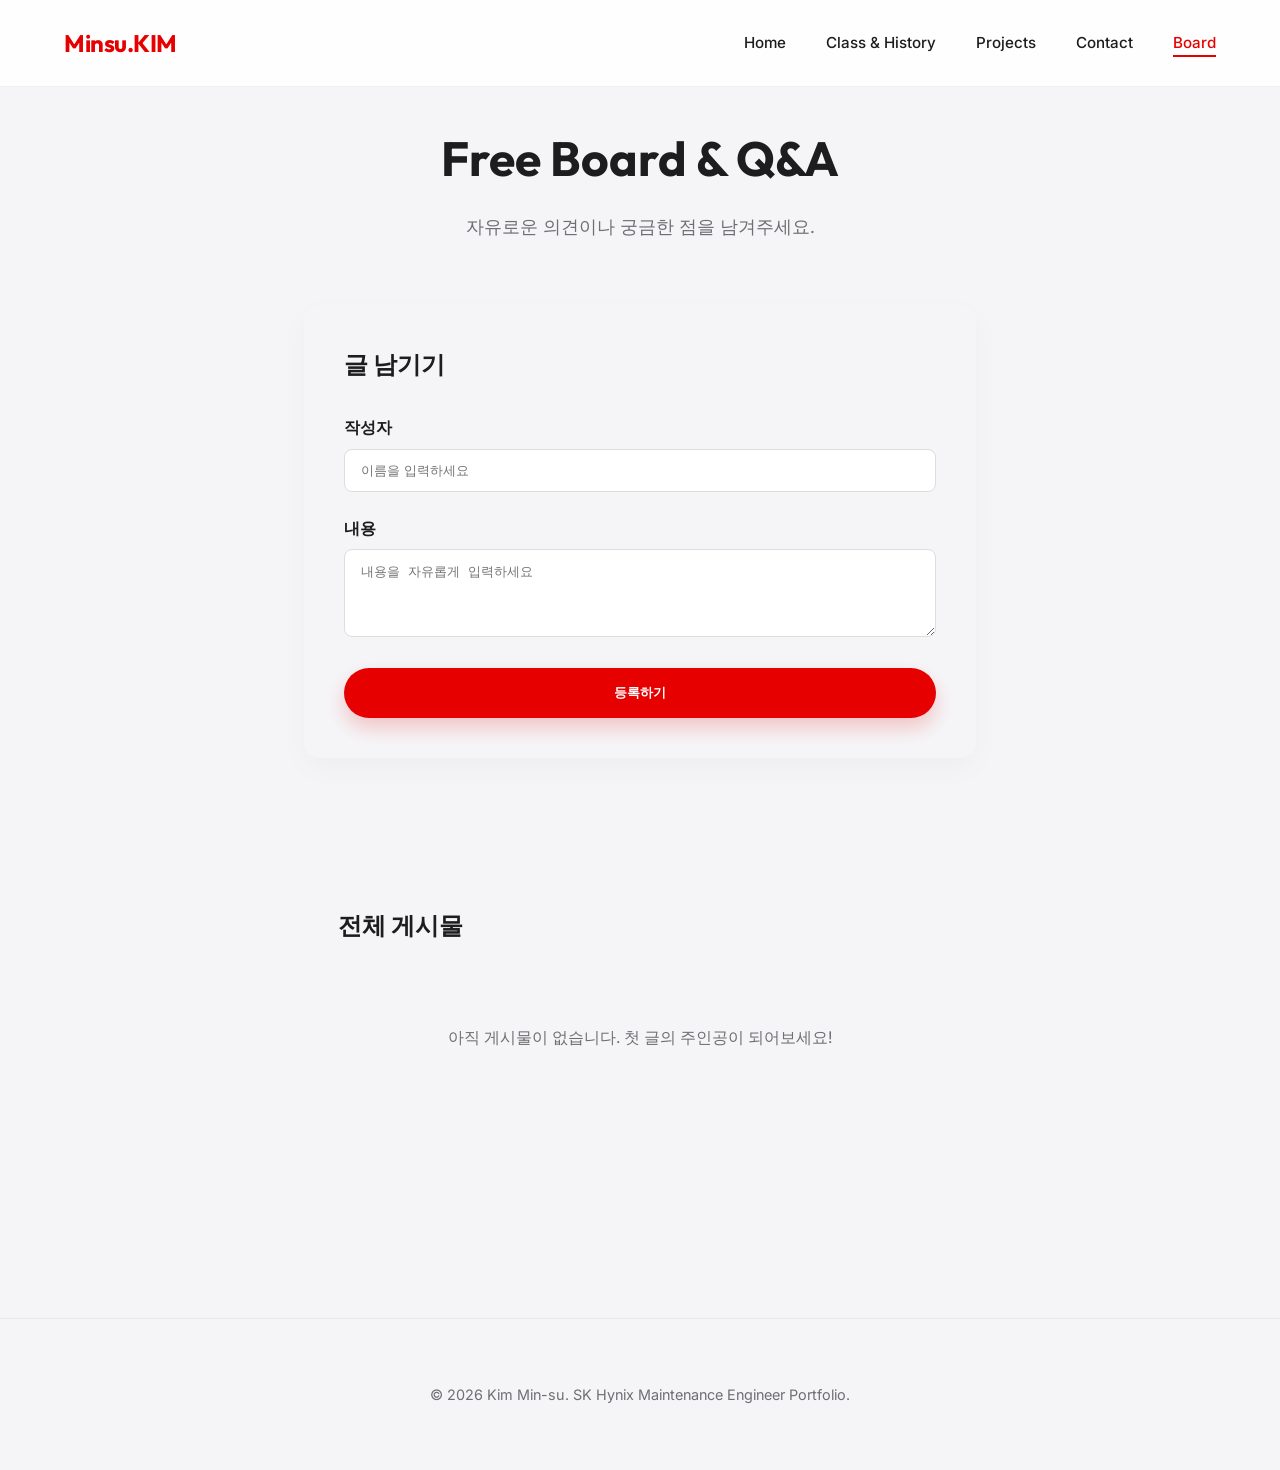
==== board.html @ 375a7a01 "Add files via upload" ====
<!DOCTYPE html>
<html lang="ko">
<head>
    <meta charset="UTF-8">
    <meta name="viewport" content="width=device-width, initial-scale=1.0">
    <meta name="description" content="김민수의 포트폴리오 자유게시판. 의견 공유 및 Q&A를 진행합니다.">
    <meta name="keywords" content="SK하이닉스, 김민수, 게시판, Q&A, 자유게시판">
    <meta name="author" content="Kim Min-su">
    <title>Board | 김민수 SK하이닉스 포트폴리오</title>
    <link rel="stylesheet" href="style.css">
</head>
<body style="background-color: var(--bg-light);">

    <nav>
        <a href="index.html" class="logo">Minsu.KIM</a>
        <ul class="nav-links">
            <li><a href="index.html">Home</a></li>
            <li><a href="class.html">Class & History</a></li>
            <li><a href="projects.html">Projects</a></li>
            <li><a href="contact.html">Contact</a></li>
            <li><a href="board.html" class="nav-active">Board</a></li>
        </ul>
    </nav>

    <div class="board-container">
        <header style="text-align: center; margin-bottom: 4rem;" class="reveal">
            <h1 style="font-size: 3rem; margin-bottom: 1rem;">Free Board & Q&A</h1>
            <p style="color: #6e6e73; font-size: 1.1rem;">자유로운 의견이나 궁금한 점을 남겨주세요.</p>
        </header>

        <!-- New Post Form -->
        <section class="post-form reveal">
            <h2 style="margin-bottom: 2rem; font-size: 1.5rem;">글 남기기</h2>
            <form id="postForm">
                <div class="form-group">
                    <label for="author">작성자</label>
                    <input type="text" id="author" placeholder="이름을 입력하세요" required>
                </div>
                <div class="form-group">
                    <label for="content">내용</label>
                    <textarea id="content" rows="4" placeholder="내용을 자유롭게 입력하세요" required></textarea>
                </div>
                <button type="submit" class="btn btn-primary" style="width: 100%;">등록하기</button>
            </form>
        </section>

        <!-- Posts List -->
        <section id="boardList" class="reveal">
            <h2 style="margin-bottom: 2rem; font-size: 1.5rem;">전체 게시물</h2>
            <div id="postsContainer">
                <!-- Posts will be injected here -->
                <p id="emptyMsg" style="text-align: center; color: var(--text-muted); padding: 3rem;">아직 게시물이 없습니다. 첫 글의 주인공이 되어보세요!</p>
            </div>
        </section>
    </div>

    <footer>
        <p class="footer-text">© 2026 Kim Min-su. SK Hynix Maintenance Engineer Portfolio.</p>
    </footer>

    <script>
        const postForm = document.getElementById('postForm');
        const postsContainer = document.getElementById('postsContainer');
        const emptyMsg = document.getElementById('emptyMsg');

        // Initial Load
        window.onload = () => {
            renderPosts();
            reveal();
        };

        function renderPosts() {
            const posts = JSON.parse(localStorage.getItem('minsu_board_data') || '[]');
            postsContainer.innerHTML = '';
            
            if (posts.length === 0) {
                postsContainer.appendChild(emptyMsg);
                emptyMsg.style.display = 'block';
                return;
            }

            posts.reverse().forEach((post, index) => {
                // Reverse index because we reversed the array icon
                const originalIndex = posts.length - 1 - index; 
                const postEl = document.createElement('div');
                postEl.className = 'post-item reveal active';
                postEl.innerHTML = `
                    <div class="post-header">
                        <span class="post-author">${escapeHtml(post.author)}</span>
                        <span class="post-date">${post.date}</span>
                    </div>
                    <div class="post-content">
                        <p style="white-space: pre-wrap;">${escapeHtml(post.content)}</p>
                    </div>
                    
                    <button class="reply-btn" onclick="toggleReplyForm(${originalIndex})">댓글 달기</button>
                    
                    <div id="replyForm-${originalIndex}" class="reply-form">
                        <div class="form-group">
                            <input type="text" id="replyAuthor-${originalIndex}" placeholder="댓글 작성자" style="padding: 0.5rem; font-size: 0.8rem; margin-bottom: 0.5rem; width: 100%;">
                            <textarea id="replyContent-${originalIndex}" rows="2" placeholder="댓글 내용" style="padding: 0.5rem; font-size: 0.8rem; width: 100%;"></textarea>
                        </div>
                        <button class="btn btn-primary" style="padding: 0.5rem 1rem; font-size: 0.8rem;" onclick="submitReply(${originalIndex})">등록</button>
                    </div>

                    <div class="comment-section" id="comments-${originalIndex}">
                        ${post.comments.map(c => `
                            <div class="comment-item">
                                <div class="comment-header">
                                    <span>${escapeHtml(c.author)}</span>
                                    <span style="font-size: 0.75rem; font-weight: normal; color: #999;">${c.date}</span>
                                </div>
                                <div>${escapeHtml(c.content)}</div>
                            </div>
                        `).join('')}
                    </div>
                `;
                postsContainer.appendChild(postEl);
            });
        }

        postForm.addEventListener('submit', (e) => {
            e.preventDefault();
            const author = document.getElementById('author').value;
            const content = document.getElementById('content').value;
            const date = new Date().toLocaleString('ko-KR');

            const newPost = { author, content, date, comments: [] };
            const posts = JSON.parse(localStorage.getItem('minsu_board_data') || '[]');
            posts.push(newPost);
            localStorage.setItem('minsu_board_data', JSON.stringify(posts));

            postForm.reset();
            renderPosts();
        });

        function toggleReplyForm(idx) {
            const form = document.getElementById(`replyForm-${idx}`);
            form.classList.toggle('active');
        }

        function submitReply(idx) {
            const author = document.getElementById(`replyAuthor-${idx}`).value;
            const content = document.getElementById(`replyContent-${idx}`).value;
            if (!author || !content) {
                alert('이름과 내용을 모두 입력해주세요.');
                return;
            }
            const date = new Date().toLocaleString('ko-KR');

            const posts = JSON.parse(localStorage.getItem('minsu_board_data') || '[]');
            posts[idx].comments.push({ author, content, date });
            localStorage.setItem('minsu_board_data', JSON.stringify(posts));

            renderPosts();
        }

        function escapeHtml(text) {
            const div = document.createElement('div');
            div.textContent = text;
            return div.innerHTML;
        }

        function reveal() {
            var reveals = document.querySelectorAll(".reveal");
            for (var i = 0; i < reveals.length; i++) {
                var windowHeight = window.innerHeight;
                var elementTop = reveals[i].getBoundingClientRect().top;
                var elementVisible = 150;
                if (elementTop < windowHeight - elementVisible) {
                    reveals[i].classList.add("active");
                }
            }
        }
        window.addEventListener("scroll", reveal);
    </script>
</body>
</html>
---- style.css ----
/* 
 * SK Hynix Maintenance Engineer Portfolio - Design System
 * Candidate: Kim Min-su
 * Concept: Scaling Master Key / HW+SW Convergence
 */

@import url('https://fonts.googleapis.com/css2?family=Inter:wght@300;400;600;700;800&family=Outfit:wght@400;700&display=swap');

:root {
    --primary-color: #E60000; /* SK Hynix Red */
    --secondary-color: #F8F9FA;
    --text-dark: #1D1D1F;
    --text-muted: #6E6E73;
    --bg-white: #FFFFFF;
    --bg-light: #F5F5F7;
    --glass-bg: rgba(255, 255, 255, 0.9);
    --transition-smooth: all 0.4s cubic-bezier(0.4, 0, 0.2, 1);
    --border-radius: 12px;
    --max-width: 1200px;
}

* {
    margin: 0;
    padding: 0;
    box-sizing: border-box;
    -webkit-font-smoothing: antialiased;
}

body {
    font-family: 'Inter', -apple-system, BlinkMacSystemFont, sans-serif;
    background-color: var(--bg-white);
    color: var(--text-dark);
    line-height: 1.6;
    overflow-x: hidden;
}

h1, h2, h3, .logo {
    font-family: 'Outfit', sans-serif;
    font-weight: 700;
}

/* Navigation */
nav {
    position: fixed;
    top: 0;
    width: 100%;
    padding: 1.5rem 5%;
    display: flex;
    justify-content: space-between;
    align-items: center;
    background: var(--glass-bg);
    backdrop-filter: blur(20px);
    z-index: 1000;
    border-bottom: 1px solid rgba(0, 0, 0, 0.05);
}

.logo {
    font-size: 1.5rem;
    color: var(--primary-color);
    text-decoration: none;
    letter-spacing: -0.5px;
}

.nav-links {
    display: flex;
    gap: 2.5rem;
    list-style: none;
}

.nav-links a {
    text-decoration: none;
    color: var(--text-dark);
    font-weight: 500;
    font-size: 0.95rem;
    transition: var(--transition-smooth);
    position: relative;
}

.nav-links a:hover {
    color: var(--primary-color);
}

.nav-links a::after {
    content: '';
    position: absolute;
    bottom: -5px;
    left: 0;
    width: 0;
    height: 2px;
    background: var(--primary-color);
    transition: var(--transition-smooth);
}

.nav-links a:hover::after {
    width: 100%;
}

/* Sections */
section {
    padding: 100px 5%;
    max-width: var(--max-width);
    margin: 0 auto;
}

/* Hero Section */
.hero {
    height: 100vh;
    display: flex;
    flex-direction: column;
    justify-content: center;
    align-items: flex-start;
    background: radial-gradient(circle at 80% 20%, rgba(230, 0, 0, 0.05) 0%, transparent 40%);
}

.hero h1 {
    font-size: 4rem;
    line-height: 1.1;
    margin-bottom: 1.5rem;
    background: linear-gradient(135deg, #1d1d1f 0%, #E60000 100%);
    -webkit-background-clip: text;
    background-clip: text;
    -webkit-text-fill-color: transparent;
}

.hero p {
    font-size: 1.25rem;
    color: var(--text-muted);
    max-width: 700px;
    margin-bottom: 2.5rem;
}

.btn {
    padding: 1rem 2.5rem;
    border-radius: 50px;
    text-decoration: none;
    font-weight: 600;
    transition: var(--transition-smooth);
    display: inline-block;
    cursor: pointer;
    border: none;
}

.btn-primary {
    background-color: var(--primary-color);
    color: white;
    box-shadow: 0 10px 20px rgba(230, 0, 0, 0.2);
}

.btn-primary:hover {
    transform: translateY(-3px);
    box-shadow: 0 15px 30px rgba(230, 0, 0, 0.3);
}

.btn-outline {
    background-color: transparent;
    border: 2px solid var(--primary-color);
    color: var(--primary-color);
}

.btn-outline:hover {
    background-color: var(--primary-color);
    color: white;
}

.nav-active {
    color: var(--primary-color) !important;
}

.nav-active::after {
    width: 100% !important;
}

/* Core Competencies Cards */
.grid-3 {
    display: grid;
    grid-template-columns: repeat(auto-fit, minmax(300px, 1fr));
    gap: 2rem;
    margin-top: 3rem;
}

.card {
    background: var(--bg-light);
    padding: 2.5rem;
    border-radius: var(--border-radius);
    border: 1px solid rgba(0, 0, 0, 0.03);
    transition: var(--transition-smooth);
}

.card:hover {
    transform: translateY(-10px);
    background: white;
    box-shadow: 0 30px 60px rgba(0, 0, 0, 0.08);
}

.card .icon {
    font-size: 2.5rem;
    margin-bottom: 1.5rem;
    color: var(--primary-color);
}

.card h3 {
    margin-bottom: 1rem;
    font-size: 1.4rem;
}

.card p {
    color: var(--text-muted);
    font-size: 0.95rem;
}

/* Timeline (History) */
.timeline {
    position: relative;
    padding-left: 2rem;
}

.timeline::before {
    content: '';
    position: absolute;
    left: 0;
    top: 0;
    height: 100%;
    width: 2px;
    background: #E0E0E0;
}

.timeline-item {
    position: relative;
    margin-bottom: 4rem;
}

.timeline-item::after {
    content: '';
    position: absolute;
    left: -2.35rem;
    top: 0.5rem;
    width: 12px;
    height: 12px;
    background: var(--primary-color);
    border-radius: 50%;
    border: 4px solid white;
    box-shadow: 0 0 0 2px var(--primary-color);
}

.timeline-date {
    font-weight: 700;
    color: var(--primary-color);
    margin-bottom: 0.5rem;
}

/* Project Cards (Full Width Layout) */
.project-detail {
    margin-bottom: 6rem;
    display: grid;
    grid-template-columns: 1fr 1fr;
    gap: 4rem;
    align-items: center;
}

.project-content h2 {
    font-size: 2.5rem;
    margin-bottom: 2rem;
}

.project-step {
    margin-bottom: 1.5rem;
}

.step-label {
    font-weight: 800;
    font-size: 0.75rem;
    text-transform: uppercase;
    color: var(--primary-color);
    letter-spacing: 1px;
    display: block;
    margin-bottom: 0.25rem;
}

/* Fade-in Animation */
.reveal {
    opacity: 0;
    transform: translateY(30px);
    transition: all 0.8s ease-out;
}

.reveal.active {
    opacity: 1;
    transform: translateY(0);
}

/* Footer */
footer {
    background: var(--bg-light);
    padding: 4rem 5%;
    text-align: center;
    border-top: 1px solid rgba(0, 0, 0, 0.05);
}

.footer-text {
    color: var(--text-muted);
    font-size: 0.9rem;
}

/* Board Styles */
.board-container {
    max-width: 800px;
    margin: 120px auto;
    padding: 0 5%;
}

.post-form {
    background: var(--bg-light);
    padding: 2.5rem;
    border-radius: 16px;
    margin-bottom: 3rem;
    box-shadow: 0 10px 30px rgba(0,0,0,0.03);
}

.form-group {
    margin-bottom: 1.5rem;
}

.form-group label {
    display: block;
    margin-bottom: 0.5rem;
    font-weight: 600;
}

.form-group input, .form-group textarea {
    width: 100%;
    padding: 0.8rem 1rem;
    border-radius: 8px;
    border: 1px solid #ddd;
    outline: none;
    transition: var(--transition-smooth);
}

.form-group input:focus, .form-group textarea:focus {
    border-color: var(--primary-color);
}

.post-item {
    border-bottom: 1px solid #eee;
    padding: 1.5rem 0;
}

.post-header {
    display: flex;
    justify-content: space-between;
    margin-bottom: 0.5rem;
}

.post-author {
    font-weight: 700;
    color: var(--text-dark);
}

.post-date {
    font-size: 0.85rem;
    color: var(--text-muted);
}

/* Comment Styles */
.comment-section {
    margin-top: 1.5rem;
    padding-left: 2rem;
    border-left: 2px solid #eee;
}

.comment-item {
    margin-top: 1rem;
    padding: 1rem;
    background: #f9f9f9;
    border-radius: 8px;
    font-size: 0.9rem;
}

.comment-header {
    display: flex;
    justify-content: space-between;
    margin-bottom: 0.3rem;
    font-weight: 600;
}

.reply-btn {
    font-size: 0.8rem;
    color: var(--primary-color);
    background: none;
    border: none;
    cursor: pointer;
    margin-top: 0.5rem;
    text-decoration: underline;
}

.reply-form {
    margin-top: 1rem;
    display: none; /* Shown via JS */
}

.reply-form.active {
    display: block;
}

/* Responsive */
@media (max-width: 992px) {
    .project-detail {
        grid-template-columns: 1fr;
        gap: 2rem;
    }
    .hero h1 {
        font-size: 3rem;
    }
}

@media (max-width: 600px) {
    .nav-links {
        display: none;
    }
    .hero h1 {
        font-size: 2.5rem;
    }
}
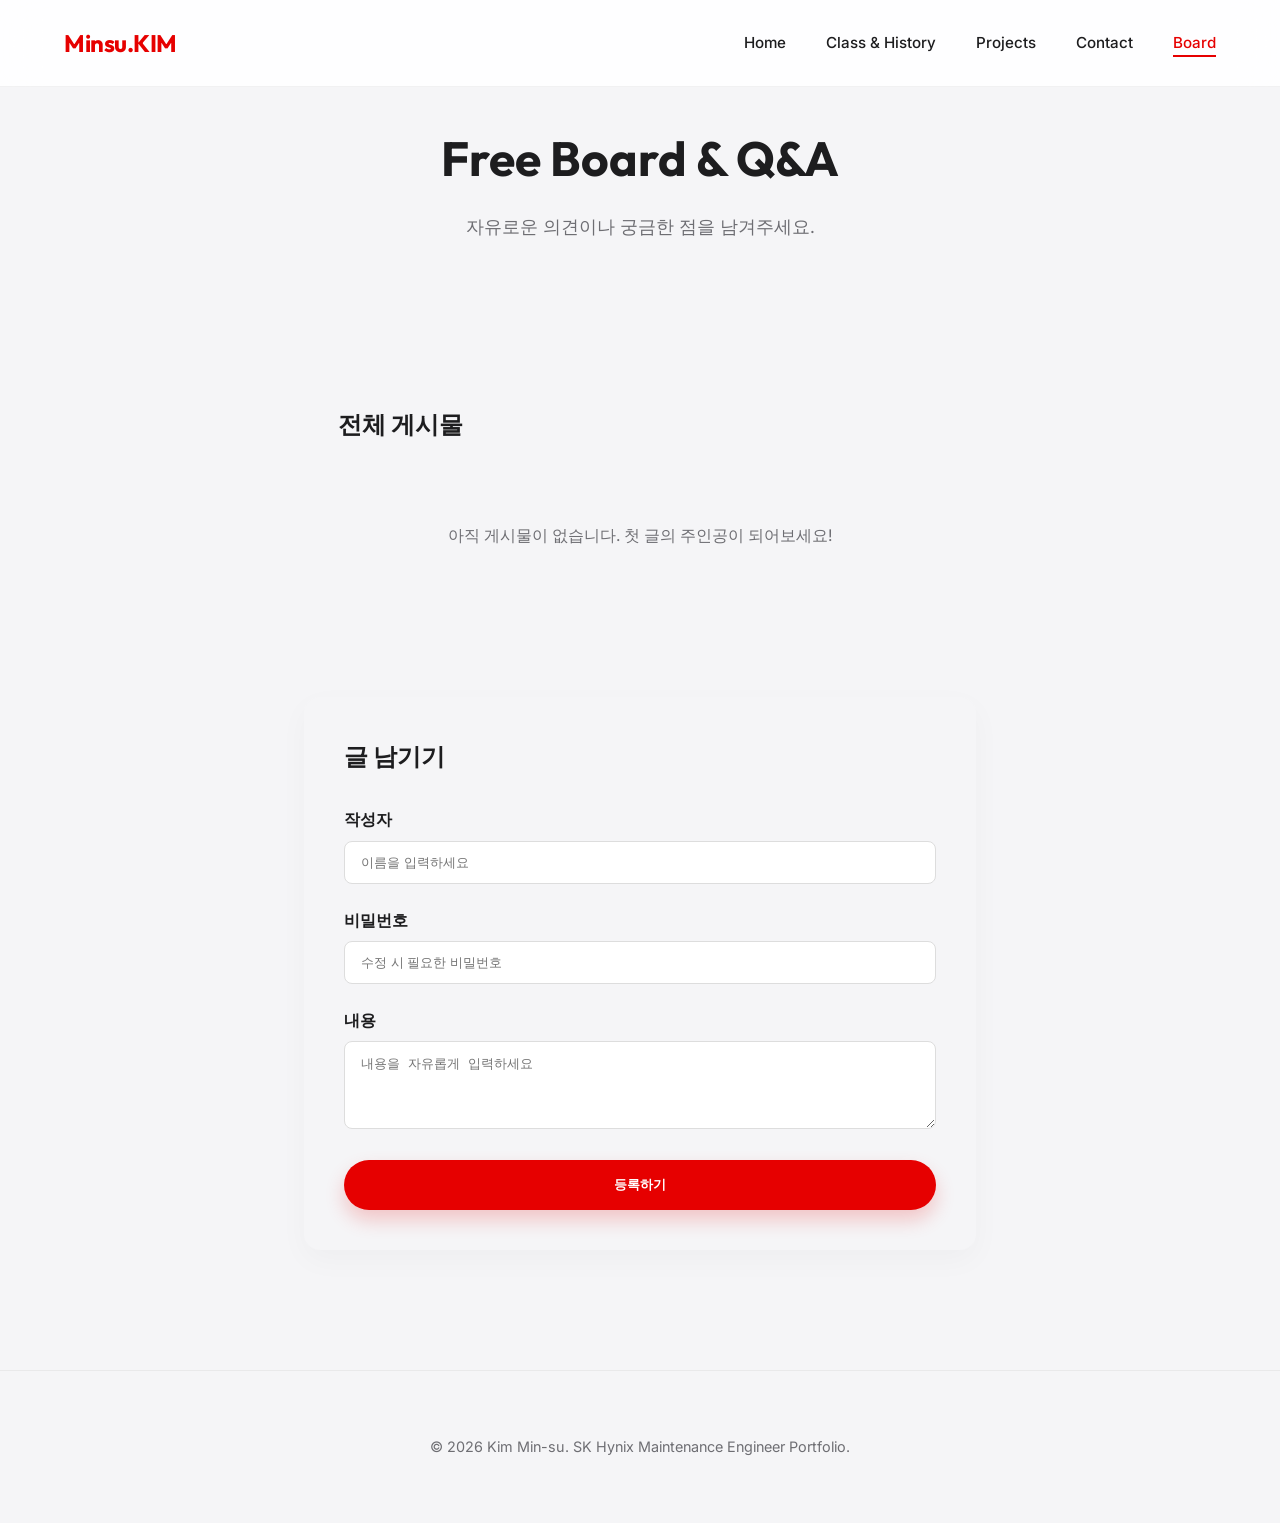
==== commit cab02fc6: "Add files via upload" ====
--- a/board.html
+++ b/board.html
@@ -28,6 +28,15 @@
             <p style="color: #6e6e73; font-size: 1.1rem;">자유로운 의견이나 궁금한 점을 남겨주세요.</p>
         </header>
 
+        <!-- Posts List -->
+        <section id="boardList" class="reveal">
+            <h2 style="margin-bottom: 2rem; font-size: 1.5rem;">전체 게시물</h2>
+            <div id="postsContainer">
+                <!-- Posts will be injected here -->
+                <p id="emptyMsg" style="text-align: center; color: var(--text-muted); padding: 3rem;">아직 게시물이 없습니다. 첫 글의 주인공이 되어보세요!</p>
+            </div>
+        </section>
+
         <!-- New Post Form -->
         <section class="post-form reveal">
             <h2 style="margin-bottom: 2rem; font-size: 1.5rem;">글 남기기</h2>
@@ -37,20 +46,15 @@
                     <input type="text" id="author" placeholder="이름을 입력하세요" required>
                 </div>
                 <div class="form-group">
+                    <label for="password">비밀번호</label>
+                    <input type="password" id="password" placeholder="수정 시 필요한 비밀번호" required>
+                </div>
+                <div class="form-group">
                     <label for="content">내용</label>
                     <textarea id="content" rows="4" placeholder="내용을 자유롭게 입력하세요" required></textarea>
                 </div>
                 <button type="submit" class="btn btn-primary" style="width: 100%;">등록하기</button>
             </form>
-        </section>
-
-        <!-- Posts List -->
-        <section id="boardList" class="reveal">
-            <h2 style="margin-bottom: 2rem; font-size: 1.5rem;">전체 게시물</h2>
-            <div id="postsContainer">
-                <!-- Posts will be injected here -->
-                <p id="emptyMsg" style="text-align: center; color: var(--text-muted); padding: 3rem;">아직 게시물이 없습니다. 첫 글의 주인공이 되어보세요!</p>
-            </div>
         </section>
     </div>
 
@@ -93,7 +97,10 @@
                         <p style="white-space: pre-wrap;">${escapeHtml(post.content)}</p>
                     </div>
                     
-                    <button class="reply-btn" onclick="toggleReplyForm(${originalIndex})">댓글 달기</button>
+                    <div class="post-actions">
+                        <button class="reply-btn" onclick="toggleReplyForm(${originalIndex})">댓글 달기</button>
+                        <button class="reply-btn" style="color: #666; margin-left: 10px;" onclick="toggleEditForm(${originalIndex})">수정</button>
+                    </div>
                     
                     <div id="replyForm-${originalIndex}" class="reply-form">
                         <div class="form-group">
@@ -101,6 +108,18 @@
                             <textarea id="replyContent-${originalIndex}" rows="2" placeholder="댓글 내용" style="padding: 0.5rem; font-size: 0.8rem; width: 100%;"></textarea>
                         </div>
                         <button class="btn btn-primary" style="padding: 0.5rem 1rem; font-size: 0.8rem;" onclick="submitReply(${originalIndex})">등록</button>
+                        <button class="reply-btn" style="color: #999; margin-left: 10px;" onclick="toggleReplyForm(${originalIndex})">취소</button>
+                    </div>
+
+                    <div id="editForm-${originalIndex}" class="reply-form">
+                        <div class="form-group">
+                            <label style="font-size: 0.8rem; margin-bottom: 0.3rem; display: block;">비밀번호 확인</label>
+                            <input type="password" id="editPassword-${originalIndex}" placeholder="비밀번호를 입력하세요" style="padding: 0.5rem; font-size: 0.8rem; margin-bottom: 0.5rem; width: 100%;">
+                            <label style="font-size: 0.8rem; margin-bottom: 0.3rem; display: block;">내용 수정</label>
+                            <textarea id="editContent-${originalIndex}" rows="4" style="padding: 0.5rem; font-size: 0.8rem; width: 100%;">${escapeHtml(post.content)}</textarea>
+                        </div>
+                        <button class="btn btn-primary" style="padding: 0.5rem 1rem; font-size: 0.8rem;" onclick="submitEdit(${originalIndex})">수정 완료</button>
+                        <button class="reply-btn" style="color: #999; margin-left: 10px;" onclick="toggleEditForm(${originalIndex})">취소</button>
                     </div>
 
                     <div class="comment-section" id="comments-${originalIndex}">
@@ -122,10 +141,11 @@
         postForm.addEventListener('submit', (e) => {
             e.preventDefault();
             const author = document.getElementById('author').value;
+            const password = document.getElementById('password').value;
             const content = document.getElementById('content').value;
             const date = new Date().toLocaleString('ko-KR');
 
-            const newPost = { author, content, date, comments: [] };
+            const newPost = { author, password, content, date, comments: [] };
             const posts = JSON.parse(localStorage.getItem('minsu_board_data') || '[]');
             posts.push(newPost);
             localStorage.setItem('minsu_board_data', JSON.stringify(posts));
@@ -133,10 +153,56 @@
             postForm.reset();
             renderPosts();
         });
+
+        function toggleEditForm(idx) {
+            const form = document.getElementById(`editForm-${idx}`);
+            form.classList.toggle('active');
+            
+            // Hide other forms
+            const replyForm = document.getElementById(`replyForm-${idx}`);
+            if (replyForm.classList.contains('active')) replyForm.classList.remove('active');
+        }
+
+        function submitEdit(idx) {
+            const inputPwd = document.getElementById(`editPassword-${idx}`).value;
+            const newContent = document.getElementById(`editContent-${idx}`).value;
+            
+            if (!inputPwd) {
+                alert('비밀번호를 입력해주세요.');
+                return;
+            }
+
+            const posts = JSON.parse(localStorage.getItem('minsu_board_data') || '[]');
+            const post = posts[idx];
+
+            if (post.password === undefined) {
+                alert('비밀번호가 설정되지 않은 이전 게시물입니다.');
+                return;
+            }
+
+            if (inputPwd !== post.password) {
+                alert('비밀번호가 일치하지 않습니다.');
+                return;
+            }
+
+            if (!newContent.trim()) {
+                alert('내용을 입력해주세요.');
+                return;
+            }
+
+            posts[idx].content = newContent;
+            localStorage.setItem('minsu_board_data', JSON.stringify(posts));
+            renderPosts();
+            alert('수정되었습니다.');
+        }
 
         function toggleReplyForm(idx) {
             const form = document.getElementById(`replyForm-${idx}`);
             form.classList.toggle('active');
+
+            // Hide other forms
+            const editForm = document.getElementById(`editForm-${idx}`);
+            if (editForm.classList.contains('active')) editForm.classList.remove('active');
         }
 
         function submitReply(idx) {
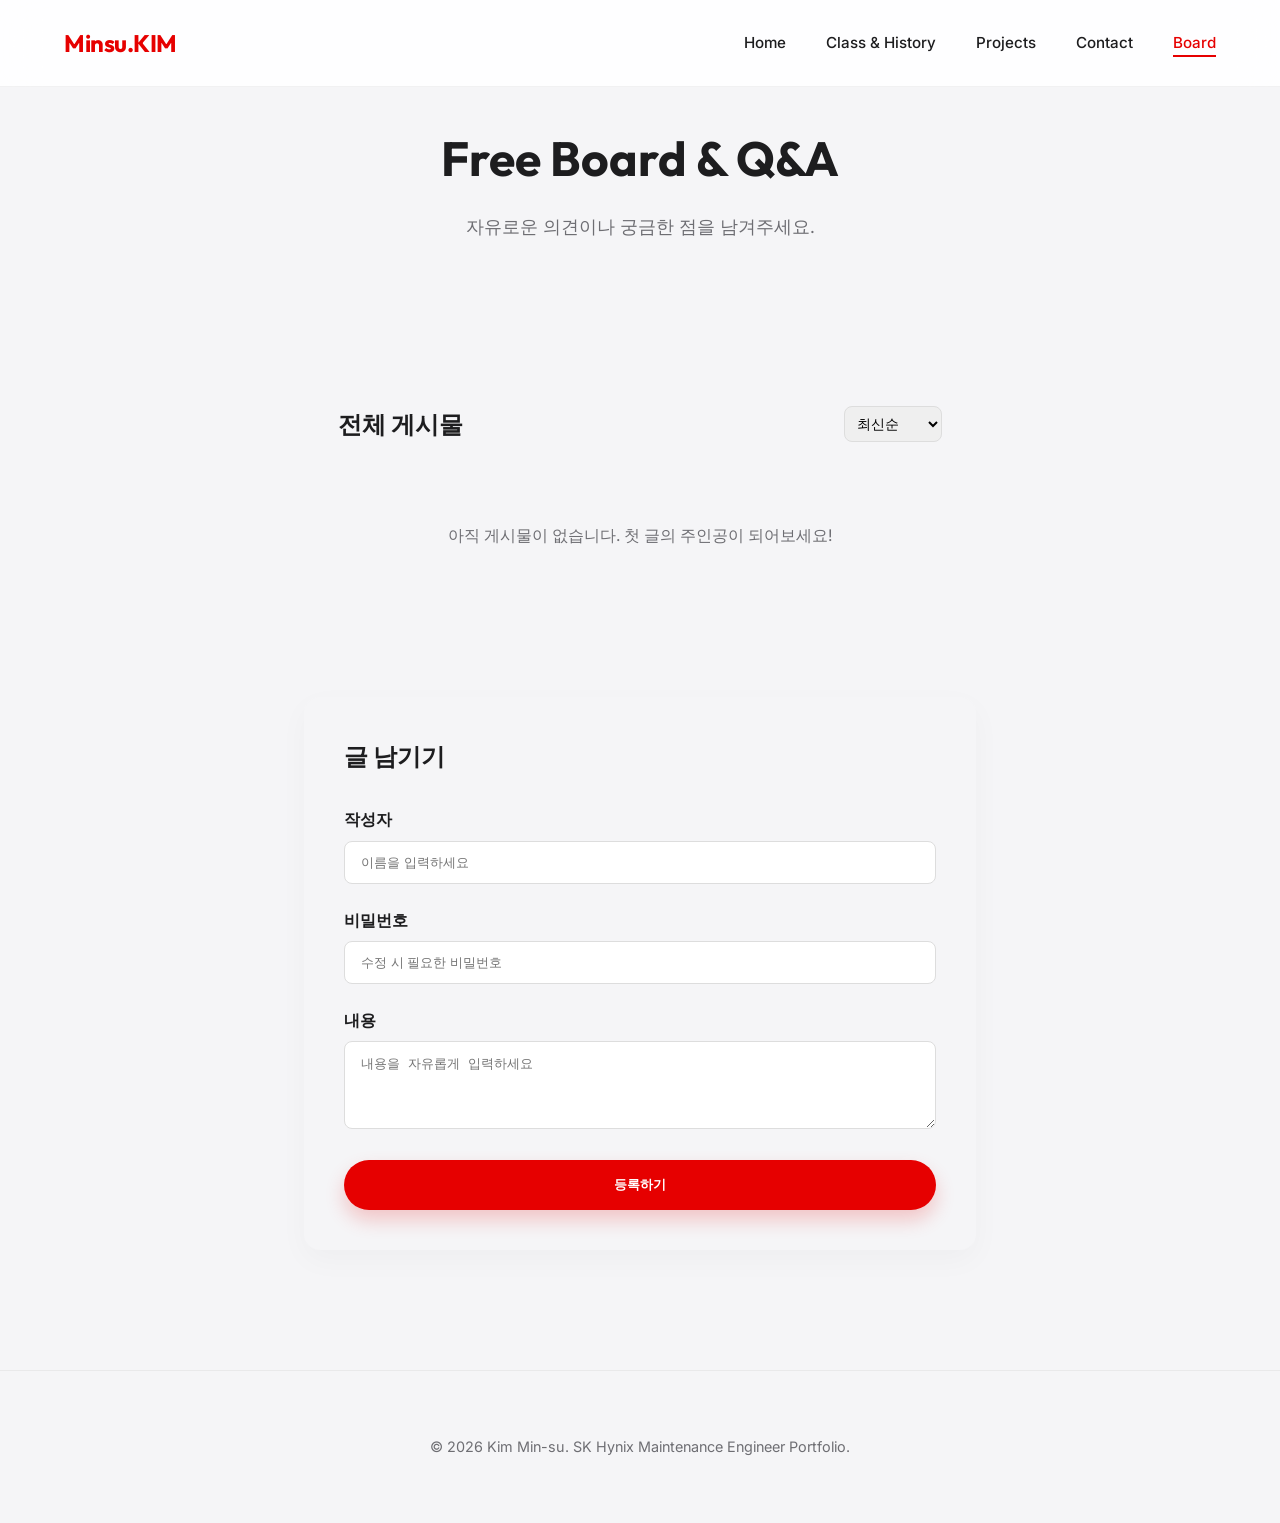
==== commit 3be6f5ca: "Add files via upload" ====
--- a/board.html
+++ b/board.html
@@ -30,7 +30,14 @@
 
         <!-- Posts List -->
         <section id="boardList" class="reveal">
-            <h2 style="margin-bottom: 2rem; font-size: 1.5rem;">전체 게시물</h2>
+            <div style="display: flex; justify-content: space-between; align-items: center; margin-bottom: 2rem;">
+                <h2 style="font-size: 1.5rem; margin-bottom: 0;">전체 게시물</h2>
+                <select id="sortSelect" onchange="renderPosts()" style="padding: 0.5rem; border-radius: 8px; border: 1px solid #ddd; font-size: 0.9rem; outline: none; cursor: pointer;">
+                    <option value="latest">최신순</option>
+                    <option value="oldest">오래된 순</option>
+                    <option value="likes">추천순</option>
+                </select>
+            </div>
             <div id="postsContainer">
                 <!-- Posts will be injected here -->
                 <p id="emptyMsg" style="text-align: center; color: var(--text-muted); padding: 3rem;">아직 게시물이 없습니다. 첫 글의 주인공이 되어보세요!</p>
@@ -69,12 +76,45 @@
 
         // Initial Load
         window.onload = () => {
+            migrateUids();
             renderPosts();
             reveal();
         };
 
+        function migrateUids() {
+            const posts = JSON.parse(localStorage.getItem('minsu_board_data') || '[]');
+            let changed = false;
+            posts.forEach(p => {
+                if (!p.uid) {
+                    p.uid = Date.now() + Math.random().toString(36).substr(2, 9);
+                    changed = true;
+                }
+            });
+            if (changed) {
+                localStorage.setItem('minsu_board_data', JSON.stringify(posts));
+            }
+        }
+
         function renderPosts() {
-            const posts = JSON.parse(localStorage.getItem('minsu_board_data') || '[]');
+            const sortType = document.getElementById('sortSelect')?.value || 'latest';
+            let posts = JSON.parse(localStorage.getItem('minsu_board_data') || '[]');
+            
+            // Add unique index tracking more explicitly for sorting stability
+            posts = posts.map((p, i) => ({ ...p, originalIndex: i }));
+
+            if (sortType === 'latest') {
+                posts.sort((a, b) => b.originalIndex - a.originalIndex);
+            } else if (sortType === 'oldest') {
+                posts.sort((a, b) => a.originalIndex - b.originalIndex);
+            } else if (sortType === 'likes') {
+                posts.sort((a, b) => {
+                    if ((b.likes || 0) !== (a.likes || 0)) {
+                        return (b.likes || 0) - (a.likes || 0);
+                    }
+                    return b.originalIndex - a.originalIndex;
+                });
+            }
+
             postsContainer.innerHTML = '';
             
             if (posts.length === 0) {
@@ -83,9 +123,8 @@
                 return;
             }
 
-            posts.reverse().forEach((post, index) => {
-                // Reverse index because we reversed the array icon
-                const originalIndex = posts.length - 1 - index; 
+            posts.forEach((post) => {
+                const originalIndex = post.originalIndex;
                 const postEl = document.createElement('div');
                 postEl.className = 'post-item reveal active';
                 postEl.innerHTML = `
@@ -100,11 +139,13 @@
                     <div class="post-actions">
                         <button class="reply-btn" onclick="toggleReplyForm(${originalIndex})">댓글 달기</button>
                         <button class="reply-btn" style="color: #666; margin-left: 10px;" onclick="toggleEditForm(${originalIndex})">수정</button>
+                        <button class="reply-btn" style="color: var(--primary); margin-left: 10px; font-weight: bold;" onclick="addLike(${originalIndex})">추천 ${post.likes || 0}</button>
                     </div>
                     
                     <div id="replyForm-${originalIndex}" class="reply-form">
                         <div class="form-group">
                             <input type="text" id="replyAuthor-${originalIndex}" placeholder="댓글 작성자" style="padding: 0.5rem; font-size: 0.8rem; margin-bottom: 0.5rem; width: 100%;">
+                            <input type="password" id="replyPassword-${originalIndex}" placeholder="댓글 비밀번호" style="padding: 0.5rem; font-size: 0.8rem; margin-bottom: 0.5rem; width: 100%;">
                             <textarea id="replyContent-${originalIndex}" rows="2" placeholder="댓글 내용" style="padding: 0.5rem; font-size: 0.8rem; width: 100%;"></textarea>
                         </div>
                         <button class="btn btn-primary" style="padding: 0.5rem 1rem; font-size: 0.8rem;" onclick="submitReply(${originalIndex})">등록</button>
@@ -123,13 +164,25 @@
                     </div>
 
                     <div class="comment-section" id="comments-${originalIndex}">
-                        ${post.comments.map(c => `
+                        ${post.comments.map((c, commentIdx) => `
                             <div class="comment-item">
                                 <div class="comment-header">
                                     <span>${escapeHtml(c.author)}</span>
-                                    <span style="font-size: 0.75rem; font-weight: normal; color: #999;">${c.date}</span>
+                                    <div style="display: flex; align-items: center; gap: 10px;">
+                                        <span style="font-size: 0.75rem; font-weight: normal; color: #999;">${c.date}</span>
+                                        <button class="reply-btn" style="font-size: 0.7rem; margin-top: 0;" onclick="toggleEditCommentForm(${originalIndex}, ${commentIdx})">수정</button>
+                                    </div>
                                 </div>
-                                <div>${escapeHtml(c.content)}</div>
+                                <div id="commentContent-${originalIndex}-${commentIdx}" style="white-space: pre-wrap;">${escapeHtml(c.content)}</div>
+                                
+                                <div id="editCommentForm-${originalIndex}-${commentIdx}" class="reply-form" style="margin-top: 10px;">
+                                    <div class="form-group">
+                                        <input type="password" id="editCommentPassword-${originalIndex}-${commentIdx}" placeholder="비밀번호 확인" style="padding: 0.4rem; font-size: 0.75rem; margin-bottom: 0.5rem; width: 100%;">
+                                        <textarea id="editCommentContent-${originalIndex}-${commentIdx}" rows="2" style="padding: 0.4rem; font-size: 0.75rem; width: 100%;">${escapeHtml(c.content)}</textarea>
+                                    </div>
+                                    <button class="btn btn-primary" style="padding: 0.4rem 0.8rem; font-size: 0.75rem;" onclick="submitCommentEdit(${originalIndex}, ${commentIdx})">수정 완료</button>
+                                    <button class="reply-btn" style="color: #999; margin-left: 10px; font-size: 0.75rem;" onclick="toggleEditCommentForm(${originalIndex}, ${commentIdx})">취소</button>
+                                </div>
                             </div>
                         `).join('')}
                     </div>
@@ -144,8 +197,9 @@
             const password = document.getElementById('password').value;
             const content = document.getElementById('content').value;
             const date = new Date().toLocaleString('ko-KR');
-
-            const newPost = { author, password, content, date, comments: [] };
+            const uid = Date.now() + Math.random().toString(36).substr(2, 9);
+
+            const newPost = { uid, author, password, content, date, comments: [], likes: 0 };
             const posts = JSON.parse(localStorage.getItem('minsu_board_data') || '[]');
             posts.push(newPost);
             localStorage.setItem('minsu_board_data', JSON.stringify(posts));
@@ -207,17 +261,76 @@
 
         function submitReply(idx) {
             const author = document.getElementById(`replyAuthor-${idx}`).value;
+            const password = document.getElementById(`replyPassword-${idx}`).value;
             const content = document.getElementById(`replyContent-${idx}`).value;
-            if (!author || !content) {
-                alert('이름과 내용을 모두 입력해주세요.');
+            
+            if (!author || !content || !password) {
+                alert('모든 필드를 입력해주세요.');
                 return;
             }
             const date = new Date().toLocaleString('ko-KR');
 
             const posts = JSON.parse(localStorage.getItem('minsu_board_data') || '[]');
-            posts[idx].comments.push({ author, content, date });
-            localStorage.setItem('minsu_board_data', JSON.stringify(posts));
-
+            posts[idx].comments.push({ author, password, content, date });
+            localStorage.setItem('minsu_board_data', JSON.stringify(posts));
+
+            renderPosts();
+        }
+
+        function toggleEditCommentForm(postIdx, commentIdx) {
+            const form = document.getElementById(`editCommentForm-${postIdx}-${commentIdx}`);
+            form.classList.toggle('active');
+        }
+
+        function submitCommentEdit(postIdx, commentIdx) {
+            const inputPwd = document.getElementById(`editCommentPassword-${postIdx}-${commentIdx}`).value;
+            const newContent = document.getElementById(`editCommentContent-${postIdx}-${commentIdx}`).value;
+
+            if (!inputPwd) {
+                alert('비밀번호를 입력해주세요.');
+                return;
+            }
+
+            const posts = JSON.parse(localStorage.getItem('minsu_board_data') || '[]');
+            const comment = posts[postIdx].comments[commentIdx];
+
+            if (comment.password === undefined) {
+                alert('비밀번호가 설정되지 않은 이전 댓글입니다.');
+                return;
+            }
+
+            if (inputPwd !== comment.password) {
+                alert('비밀번호가 일치하지 않습니다.');
+                return;
+            }
+
+            if (!newContent.trim()) {
+                alert('내용을 입력해주세요.');
+                return;
+            }
+
+            posts[postIdx].comments[commentIdx].content = newContent;
+            localStorage.setItem('minsu_board_data', JSON.stringify(posts));
+            renderPosts();
+            alert('댓글이 수정되었습니다.');
+        }
+
+        function addLike(idx) {
+            const posts = JSON.parse(localStorage.getItem('minsu_board_data') || '[]');
+            const post = posts[idx];
+            const likedUids = JSON.parse(localStorage.getItem('minsu_liked_uids') || '[]');
+
+            if (likedUids.includes(post.uid)) {
+                alert('이미 추천한 게시물입니다.');
+                return;
+            }
+
+            if (post.likes === undefined) post.likes = 0;
+            post.likes += 1;
+            likedUids.push(post.uid);
+            
+            localStorage.setItem('minsu_board_data', JSON.stringify(posts));
+            localStorage.setItem('minsu_liked_uids', JSON.stringify(likedUids));
             renderPosts();
         }
 
--- a/style.css
+++ b/style.css
@@ -420,3 +420,28 @@
         font-size: 2.5rem;
     }
 }
+/* Background Effect */
+.bg-gradient-container {
+    position: fixed;
+    top: 0;
+    left: 0;
+    width: 100%;
+    height: 100%;
+    z-index: -1;
+    overflow: hidden;
+    background: #ffffff;
+    pointer-events: none;
+}
+
+.bg-gradient-container::before {
+    content: '';
+    position: absolute;
+    top: 0;
+    left: 0;
+    width: 100%;
+    height: 100%;
+    background: url('assets/semiconductor_bg.png') center/cover no-repeat fixed;
+    opacity: 0.12;
+    z-index: -1;
+}
+
